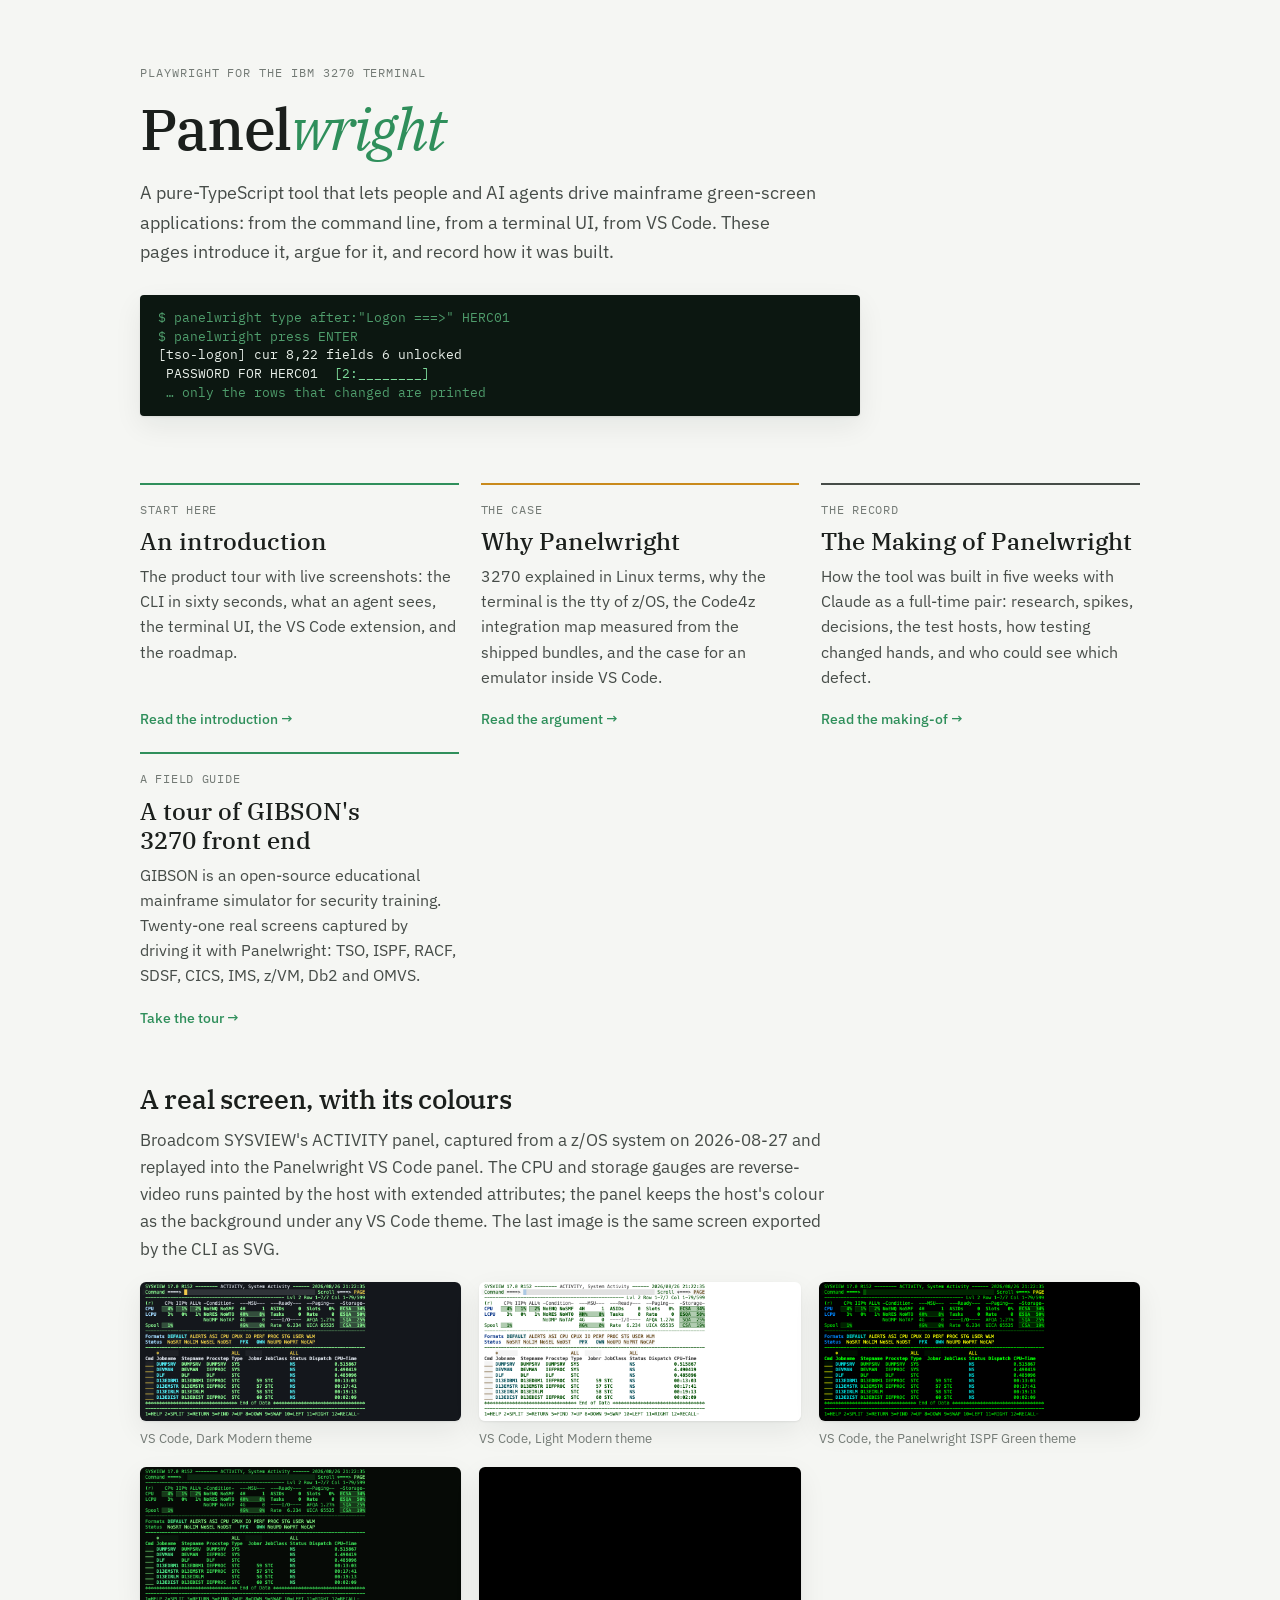
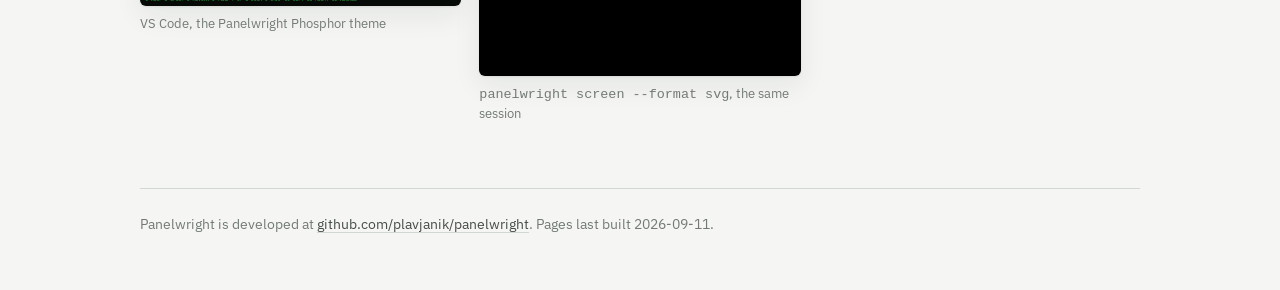
==== index.html @ e577a8bc "site: publish the Panelwright pages index.html links four pages: the introduction (docs/INTRO.md thr" ====
<!doctype html>
<html lang="en">
<head>
<meta charset="utf-8">
<meta name="viewport" content="width=device-width,initial-scale=1">
<title>Panelwright</title>
<meta name="description" content="Playwright for the IBM 3270 terminal. Published pages: the introduction, the case for an emulator in VS Code, and how the tool was built with AI.">
<link rel="preconnect" href="https://fonts.googleapis.com">
<link rel="stylesheet" href="https://fonts.googleapis.com/css2?family=IBM+Plex+Serif:ital,wght@0,400;0,500;1,400&family=IBM+Plex+Sans:wght@400;500;600&family=IBM+Plex+Mono:wght@400;500&display=swap">
<style>
:root{--bg:#f5f6f3;--bg2:#eceee9;--ink:#1b1f1c;--ink2:#464c48;--mute:#737a75;--line:#d3d7d1;--agent:#2f8f5b;--human:#c98a1b;--screen:#0c1711;--phos:#7fdc9c;--phos2:#4f9d6c;--shadow:0 1px 2px rgba(20,30,24,.08),0 10px 28px rgba(20,30,24,.07)}
@media (prefers-color-scheme: dark){:root{--bg:#131614;--bg2:#1a1f1b;--ink:#e6e9e4;--ink2:#b6bcb6;--mute:#8a918b;--line:#2c332e;--agent:#3ea86b;--human:#c4861c;--shadow:0 1px 2px rgba(0,0,0,.4),0 10px 28px rgba(0,0,0,.35)}}
*{box-sizing:border-box}
body{margin:0;background:var(--bg);color:var(--ink);font-family:"IBM Plex Sans",system-ui,-apple-system,"Segoe UI",Helvetica,Arial,sans-serif;font-size:17px;line-height:1.6;-webkit-font-smoothing:antialiased}
a{color:inherit;text-decoration:underline;text-decoration-color:var(--line);text-underline-offset:3px}
a:hover{text-decoration-color:var(--ink2)}
:focus-visible{outline:2px solid var(--agent);outline-offset:2px}
.wrap{max-width:1040px;margin:0 auto;padding:0 20px}
header{padding:64px 0 28px}
.eyebrow{font-family:"IBM Plex Mono",ui-monospace,Menlo,monospace;font-size:.74rem;letter-spacing:.08em;text-transform:uppercase;color:var(--mute);margin:0 0 .9rem}
h1{font-family:"IBM Plex Serif",Georgia,serif;font-weight:500;font-size:clamp(2.4rem,5vw,3.6rem);letter-spacing:-.02em;line-height:1.1;margin:0;text-wrap:balance}
h1 em{font-style:italic;font-weight:400;color:var(--agent)}
.lede{font-size:1.15rem;color:var(--ink2);max-width:62ch;margin:1.1rem 0 0}
.scr{background:var(--screen);color:var(--phos);font-family:"IBM Plex Mono",ui-monospace,monospace;font-size:.8rem;line-height:1.45;padding:14px 18px;border-radius:4px;overflow-x:auto;white-space:pre;margin:1.8rem 0 0;box-shadow:var(--shadow);max-width:720px}
.scr .d{color:var(--phos2)}.scr .w{color:#e8efe9}
.pages{display:grid;grid-template-columns:repeat(auto-fit,minmax(280px,1fr));gap:22px;margin:2.4rem 0 0}
.card{border-top:2px solid var(--line);padding-top:1rem;display:flex;flex-direction:column;gap:.5rem}
.card.a{border-top-color:var(--agent)}.card.b{border-top-color:var(--human)}.card.c{border-top-color:var(--ink2)}
.card .k{font-family:"IBM Plex Mono",ui-monospace,monospace;font-size:.74rem;letter-spacing:.06em;text-transform:uppercase;color:var(--mute)}
.card h2{font-family:"IBM Plex Serif",Georgia,serif;font-weight:500;font-size:1.5rem;line-height:1.2;margin:0;text-wrap:balance}
.card h2 a{text-decoration:none}
.card h2 a:hover{text-decoration:underline;text-decoration-color:var(--agent)}
.card p{margin:0;color:var(--ink2);font-size:.98rem}
.card .go{margin-top:auto;padding-top:.6rem;font-size:.9rem}
.card .go a{color:var(--agent);text-decoration:none;font-weight:500}
.card .go a:hover{text-decoration:underline}
section{padding:48px 0 0}
section h2.sec{font-family:"IBM Plex Serif",Georgia,serif;font-weight:500;font-size:1.7rem;margin:0 0 .4rem;letter-spacing:-.01em}
section p.sub{color:var(--ink2);margin:0 0 1.2rem;max-width:70ch}
.gallery{display:grid;grid-template-columns:repeat(auto-fit,minmax(300px,1fr));gap:18px}
.gallery figure{margin:0}
.gallery img{display:block;width:100%;height:auto;border-radius:6px;box-shadow:var(--shadow)}
.gallery figcaption{font-size:.84rem;color:var(--mute);margin-top:.5rem;line-height:1.45}
footer{margin-top:64px;padding:24px 0 56px;border-top:1px solid var(--line);font-size:.86rem;color:var(--mute)}
footer a{color:var(--ink2)}
</style>
</head>
<body>
<div class="wrap">
<header>
  <p class="eyebrow">Playwright for the IBM 3270 terminal</p>
  <h1>Panel<em>wright</em></h1>
  <p class="lede">A pure-TypeScript tool that lets people and AI agents drive mainframe green-screen applications: from the command line, from a terminal UI, from VS Code. These pages introduce it, argue for it, and record how it was built.</p>
  <div class="scr" aria-label="Example CLI session"><span class="d">$ panelwright type after:"Logon ===>" HERC01
$ panelwright press ENTER</span>
<span class="w">[tso-logon] cur 8,22 fields 6 unlocked</span>
 <span class="w">PASSWORD FOR HERC01</span>  [2:________]
 <span class="d">… only the rows that changed are printed</span></div>
</header>

<div class="pages">
  <div class="card a">
    <div class="k">Start here</div>
    <h2><a href="intro.html">An introduction</a></h2>
    <p>The product tour with live screenshots: the CLI in sixty seconds, what an agent sees, the terminal UI, the VS Code extension, and the roadmap.</p>
    <div class="go"><a href="intro.html">Read the introduction →</a></div>
  </div>
  <div class="card b">
    <div class="k">The case</div>
    <h2><a href="why.html">Why Panelwright</a></h2>
    <p>3270 explained in Linux terms, why the terminal is the tty of z/OS, the Code4z integration map measured from the shipped bundles, and the case for an emulator inside VS Code.</p>
    <div class="go"><a href="why.html">Read the argument →</a></div>
  </div>
  <div class="card c">
    <div class="k">The record</div>
    <h2><a href="making-of.html">The Making of Panelwright</a></h2>
    <p>How the tool was built in five weeks with Claude as a full-time pair: research, spikes, decisions, the test hosts, how testing changed hands, and who could see which defect.</p>
    <div class="go"><a href="making-of.html">Read the making-of →</a></div>
  </div>
  <div class="card a">
    <div class="k">A field guide</div>
    <h2><a href="gibson.html">A tour of GIBSON's 3270 front end</a></h2>
    <p>GIBSON is an open-source educational mainframe simulator for security training. Twenty-one real screens captured by driving it with Panelwright: TSO, ISPF, RACF, SDSF, CICS, IMS, z/VM, Db2 and OMVS.</p>
    <div class="go"><a href="gibson.html">Take the tour →</a></div>
  </div>
</div>

<section id="sysview">
  <h2 class="sec">A real screen, with its colours</h2>
  <p class="sub">Broadcom SYSVIEW's ACTIVITY panel, captured from a z/OS system on 2026-08-27 and replayed into the Panelwright VS Code panel. The CPU and storage gauges are reverse-video runs painted by the host with extended attributes; the panel keeps the host's colour as the background under any VS Code theme. The last image is the same screen exported by the CLI as SVG.</p>
  <div class="gallery">
    <figure><a href="assets/sysview/dark-modern.png"><img src="assets/sysview/dark-modern.png" alt="SYSVIEW ACTIVITY panel, VS Code, Dark Modern theme" loading="lazy"></a><figcaption>VS Code, Dark Modern theme</figcaption></figure>
    <figure><a href="assets/sysview/light-modern.png"><img src="assets/sysview/light-modern.png" alt="SYSVIEW ACTIVITY panel, VS Code, Light Modern theme" loading="lazy"></a><figcaption>VS Code, Light Modern theme</figcaption></figure>
    <figure><a href="assets/sysview/panelwright-ispf-green.png"><img src="assets/sysview/panelwright-ispf-green.png" alt="SYSVIEW ACTIVITY panel, VS Code, the Panelwright ISPF Green theme" loading="lazy"></a><figcaption>VS Code, the Panelwright ISPF Green theme</figcaption></figure>
    <figure><a href="assets/sysview/panelwright-phosphor.png"><img src="assets/sysview/panelwright-phosphor.png" alt="SYSVIEW ACTIVITY panel, VS Code, the Panelwright Phosphor theme" loading="lazy"></a><figcaption>VS Code, the Panelwright Phosphor theme</figcaption></figure>
    <figure><a href="assets/sysview/sysview-activity.svg"><img src="assets/sysview/sysview-activity.svg" alt="SYSVIEW ACTIVITY panel exported as SVG by the panelwright CLI" loading="lazy"></a><figcaption><code>panelwright screen --format svg</code>, the same session</figcaption></figure>
  </div>
</section>

<footer>
  Panelwright is developed at <a href="https://github.com/plavjanik/panelwright">github.com/plavjanik/panelwright</a>. Pages last built <span id="built">2026-09-11</span>.
</footer>
</div>
</body>
</html>
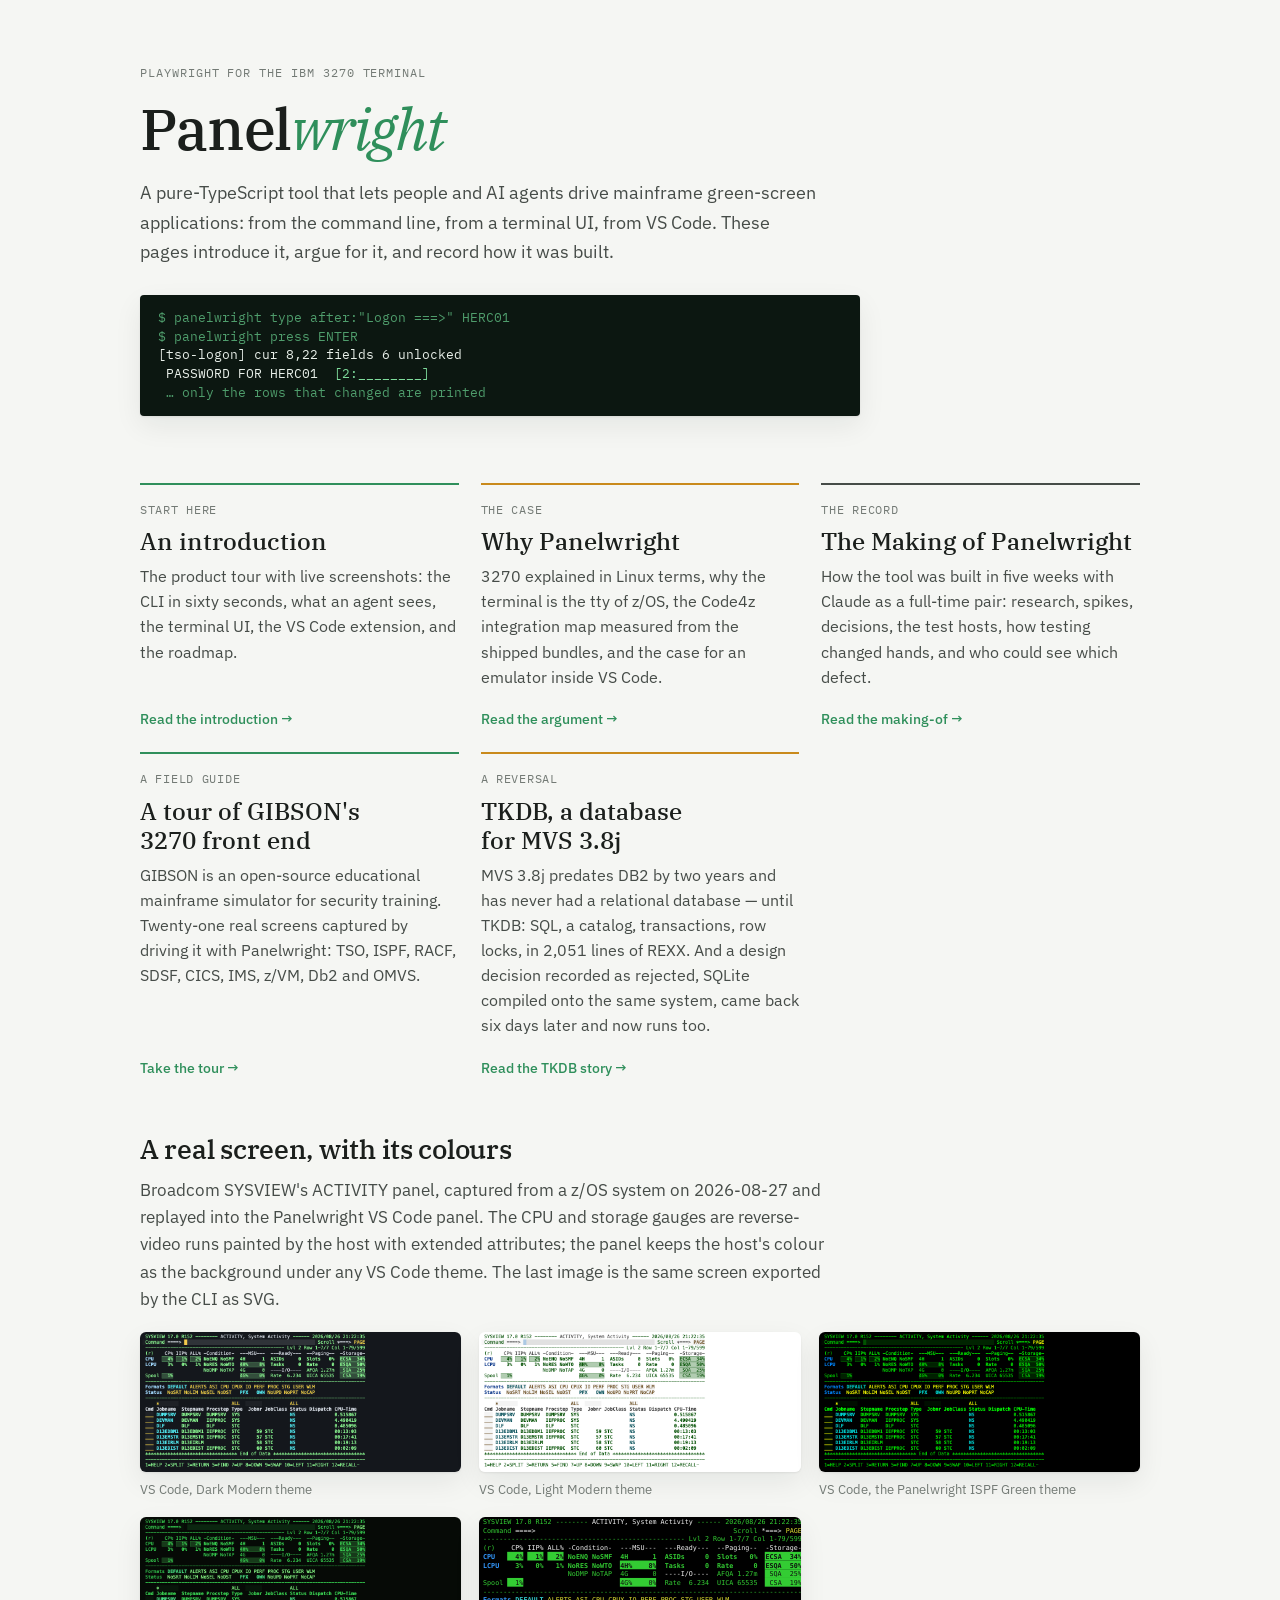
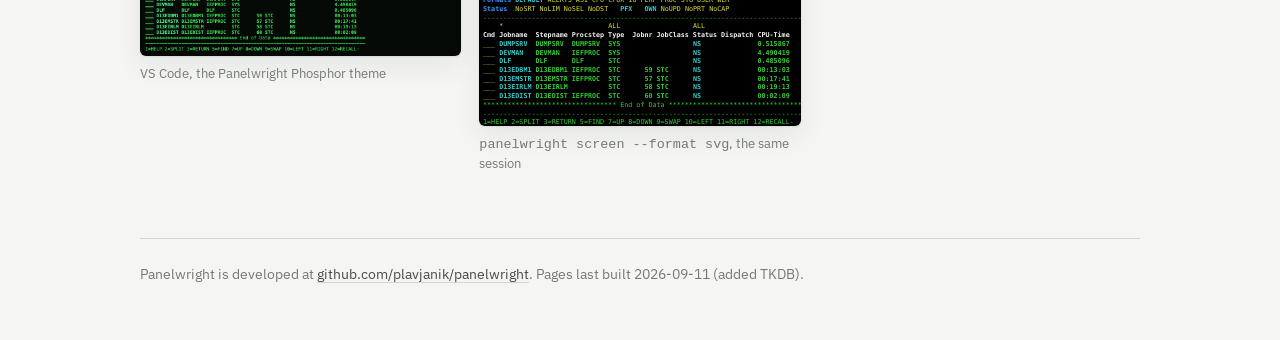
==== commit c2554e7d: "site: add the TKDB page — SQL for a system that never had it, and the SQLite reversal A tour of TKDB" ====
--- a/index.html
+++ b/index.html
@@ -83,6 +83,12 @@
     <p>GIBSON is an open-source educational mainframe simulator for security training. Twenty-one real screens captured by driving it with Panelwright: TSO, ISPF, RACF, SDSF, CICS, IMS, z/VM, Db2 and OMVS.</p>
     <div class="go"><a href="gibson.html">Take the tour →</a></div>
   </div>
+  <div class="card b">
+    <div class="k">A reversal</div>
+    <h2><a href="tkdb.html">TKDB, a database for MVS 3.8j</a></h2>
+    <p>MVS 3.8j predates DB2 by two years and has never had a relational database — until TKDB: SQL, a catalog, transactions, row locks, in 2,051 lines of REXX. And a design decision recorded as rejected, SQLite compiled onto the same system, came back six days later and now runs too.</p>
+    <div class="go"><a href="tkdb.html">Read the TKDB story →</a></div>
+  </div>
 </div>
 
 <section id="sysview">
@@ -98,7 +104,7 @@
 </section>
 
 <footer>
-  Panelwright is developed at <a href="https://github.com/plavjanik/panelwright">github.com/plavjanik/panelwright</a>. Pages last built <span id="built">2026-09-11</span>.
+  Panelwright is developed at <a href="https://github.com/plavjanik/panelwright">github.com/plavjanik/panelwright</a>. Pages last built <span id="built">2026-09-11</span> (added TKDB).
 </footer>
 </div>
 </body>
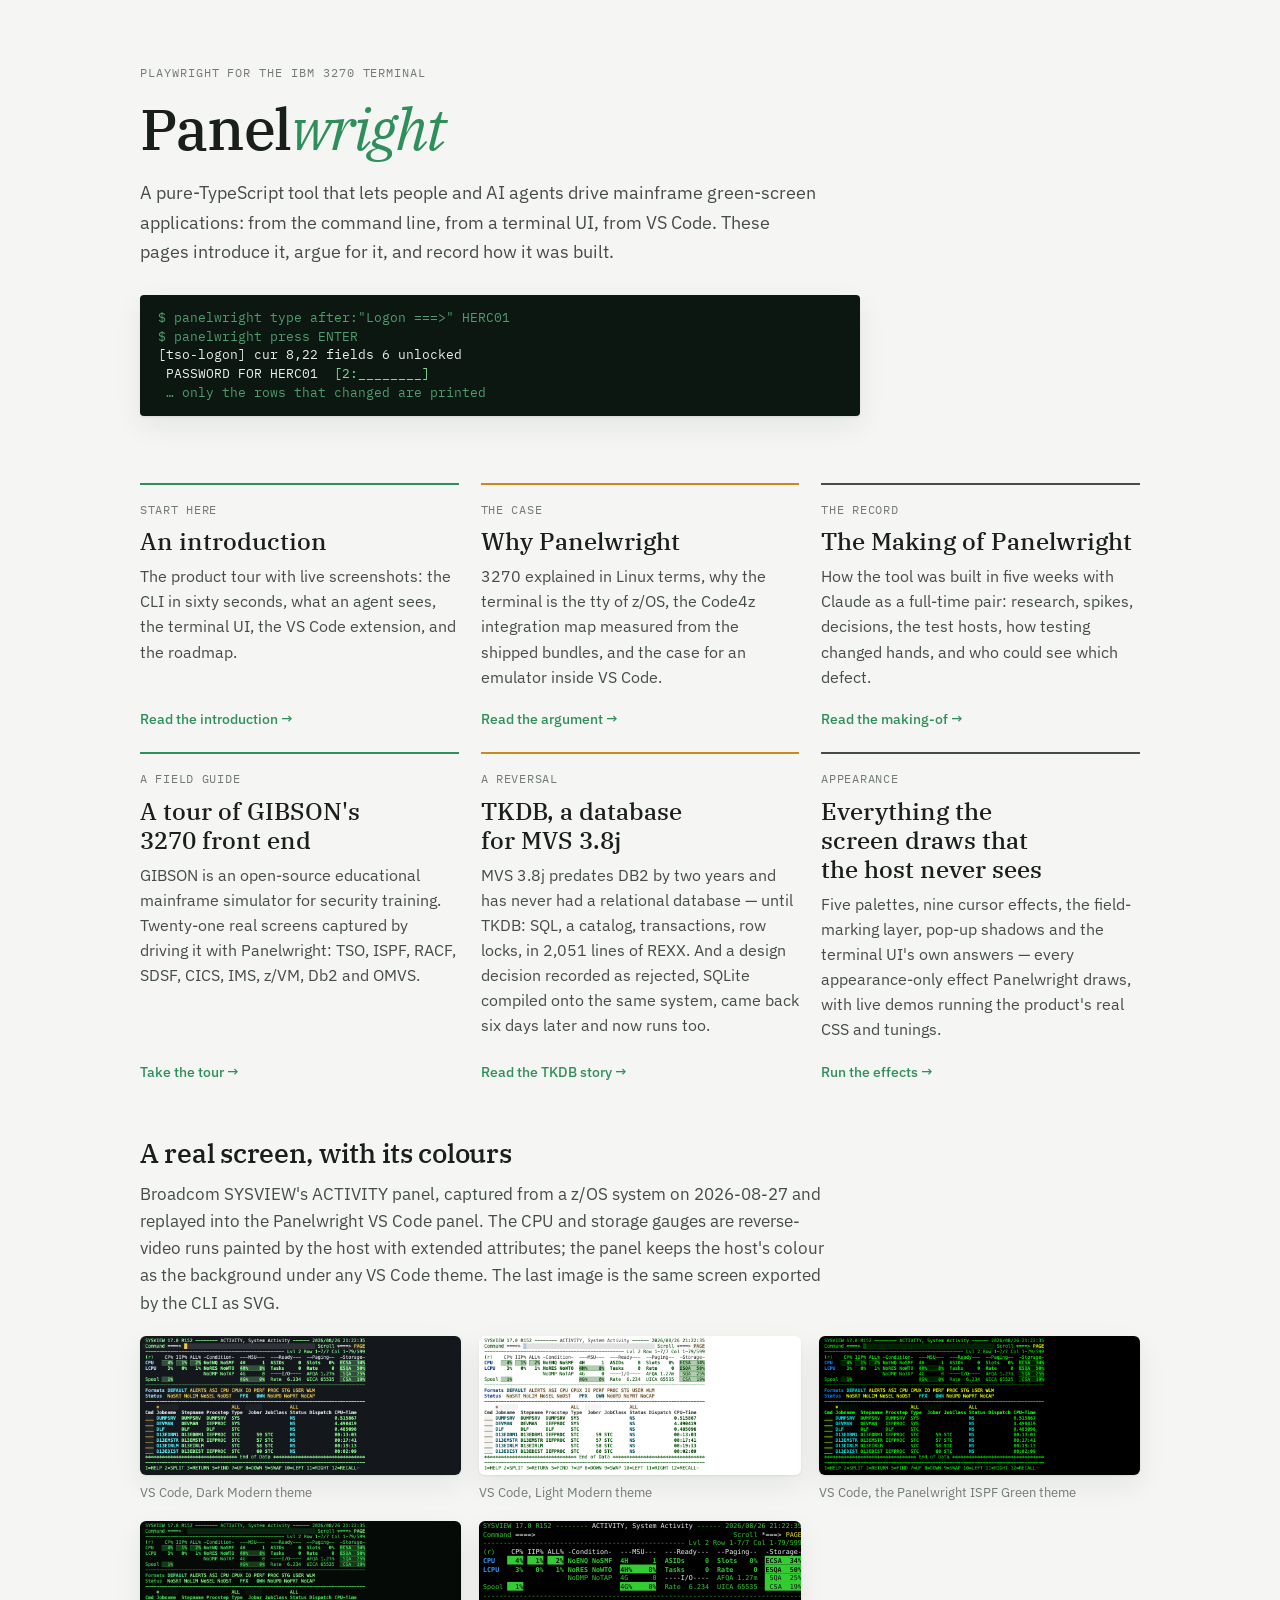
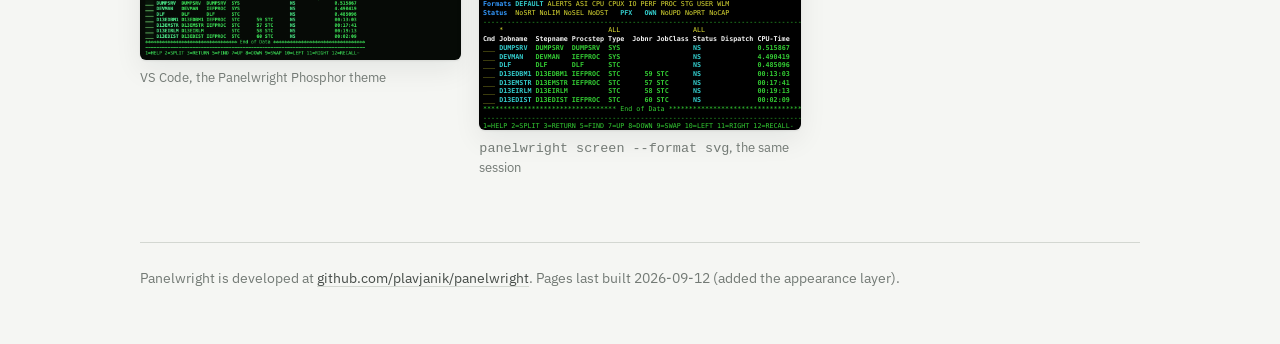
==== commit b6c5cb06: "site: add the appearance layer — every effect the screen draws that the host never sees A new page w" ====
--- a/index.html
+++ b/index.html
@@ -89,6 +89,12 @@
     <p>MVS 3.8j predates DB2 by two years and has never had a relational database — until TKDB: SQL, a catalog, transactions, row locks, in 2,051 lines of REXX. And a design decision recorded as rejected, SQLite compiled onto the same system, came back six days later and now runs too.</p>
     <div class="go"><a href="tkdb.html">Read the TKDB story →</a></div>
   </div>
+  <div class="card c">
+    <div class="k">Appearance</div>
+    <h2><a href="appearance.html">Everything the screen draws that the host never sees</a></h2>
+    <p>Five palettes, nine cursor effects, the field-marking layer, pop-up shadows and the terminal UI's own answers — every appearance-only effect Panelwright draws, with live demos running the product's real CSS and tunings.</p>
+    <div class="go"><a href="appearance.html">Run the effects →</a></div>
+  </div>
 </div>
 
 <section id="sysview">
@@ -104,7 +110,7 @@
 </section>
 
 <footer>
-  Panelwright is developed at <a href="https://github.com/plavjanik/panelwright">github.com/plavjanik/panelwright</a>. Pages last built <span id="built">2026-09-11</span> (added TKDB).
+  Panelwright is developed at <a href="https://github.com/plavjanik/panelwright">github.com/plavjanik/panelwright</a>. Pages last built <span id="built">2026-09-12</span> (added the appearance layer).
 </footer>
 </div>
 </body>
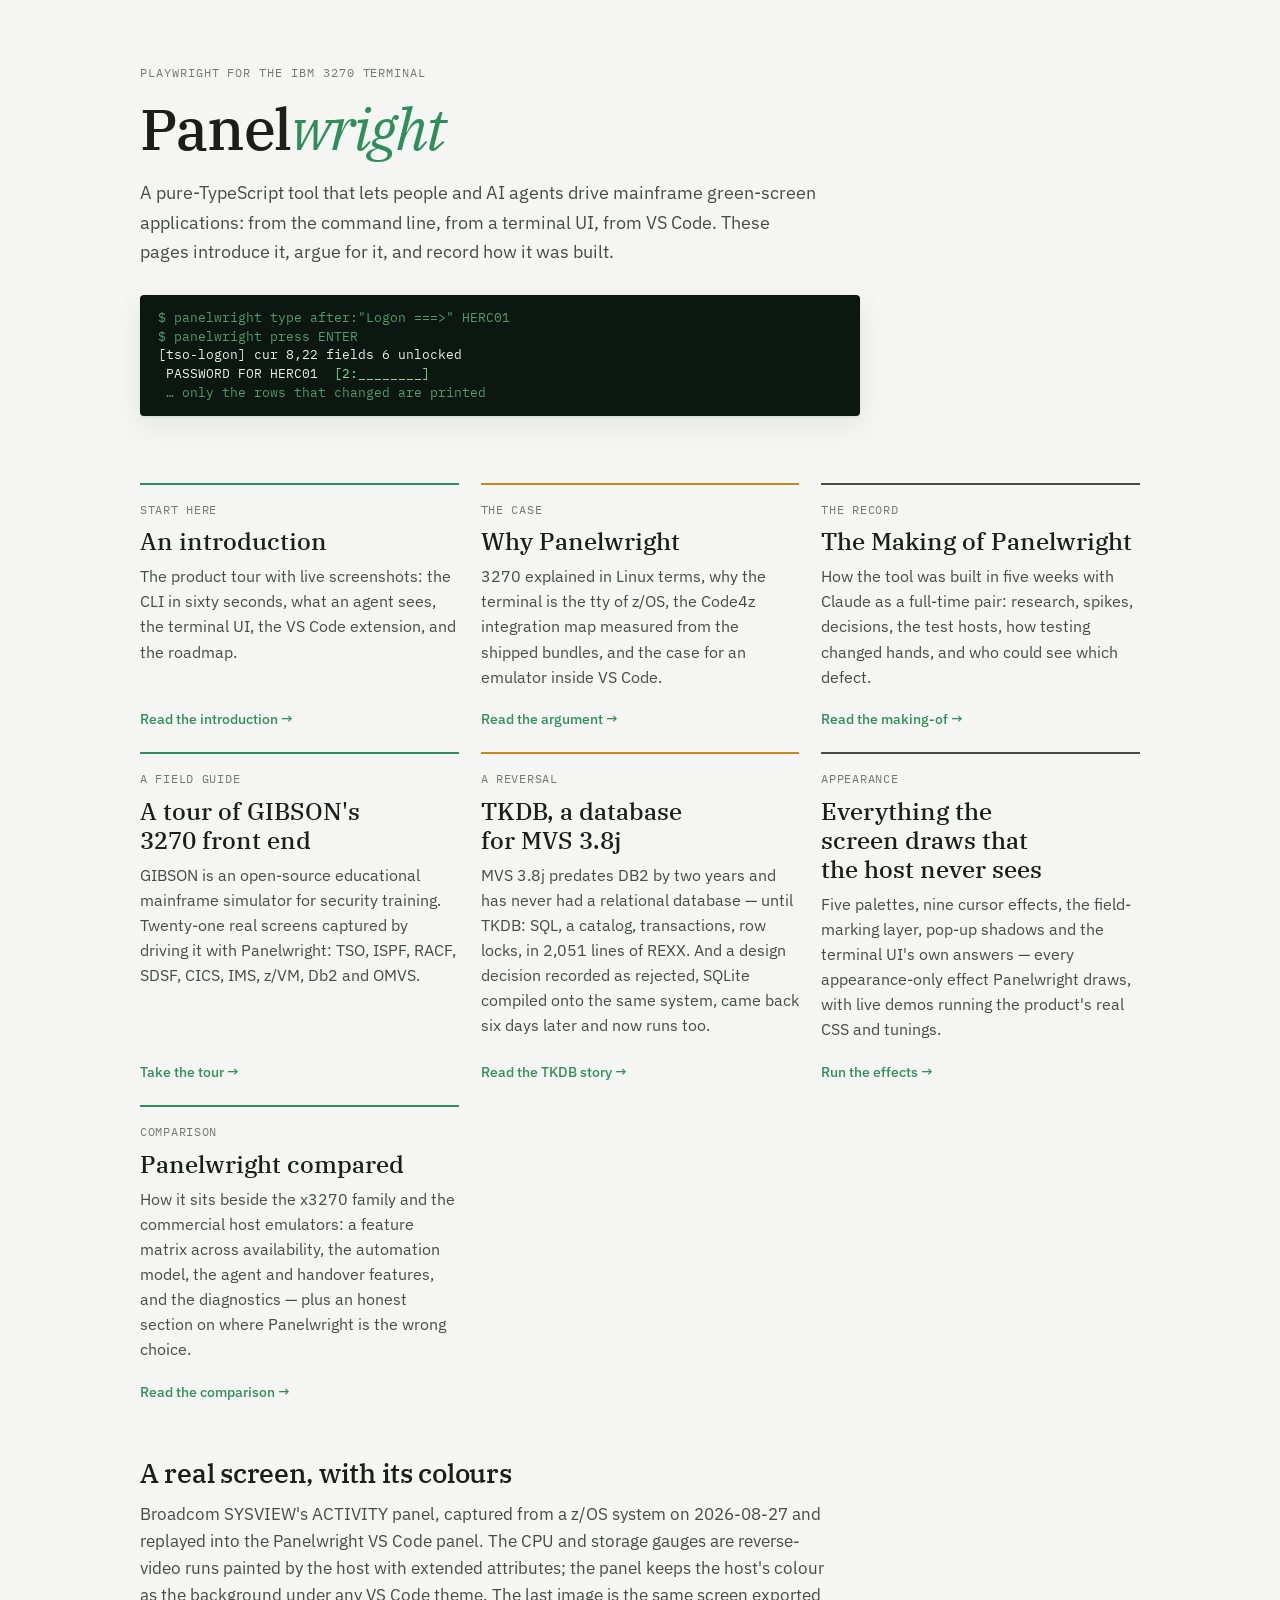
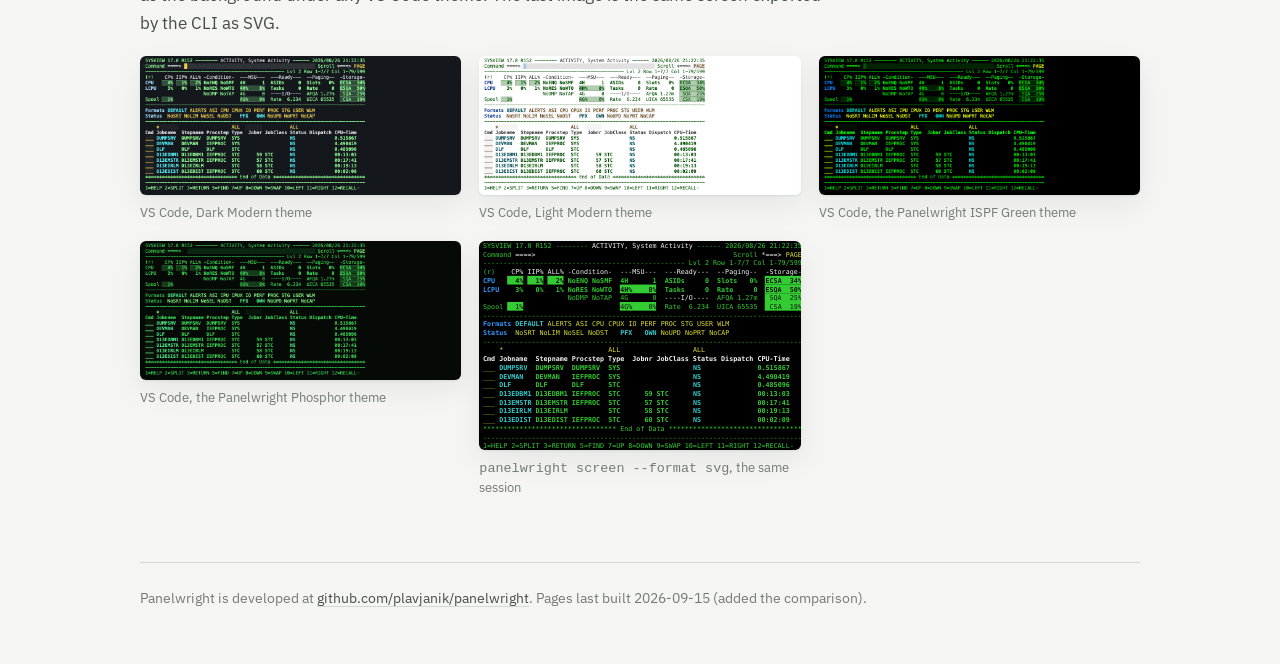
==== commit ba6fb2b3: "site: add the comparison — Panelwright, the x3270 family, and the commercial emulators A feature mat" ====
--- a/index.html
+++ b/index.html
@@ -4,7 +4,7 @@
 <meta charset="utf-8">
 <meta name="viewport" content="width=device-width,initial-scale=1">
 <title>Panelwright</title>
-<meta name="description" content="Playwright for the IBM 3270 terminal. Published pages: the introduction, the case for an emulator in VS Code, and how the tool was built with AI.">
+<meta name="description" content="Playwright for the IBM 3270 terminal. Published pages: the introduction, the case for an emulator in VS Code, how it compares with the other 3270 tooling, and how the tool was built with AI.">
 <link rel="preconnect" href="https://fonts.googleapis.com">
 <link rel="stylesheet" href="https://fonts.googleapis.com/css2?family=IBM+Plex+Serif:ital,wght@0,400;0,500;1,400&family=IBM+Plex+Sans:wght@400;500;600&family=IBM+Plex+Mono:wght@400;500&display=swap">
 <style>
@@ -95,6 +95,12 @@
     <p>Five palettes, nine cursor effects, the field-marking layer, pop-up shadows and the terminal UI's own answers — every appearance-only effect Panelwright draws, with live demos running the product's real CSS and tunings.</p>
     <div class="go"><a href="appearance.html">Run the effects →</a></div>
   </div>
+  <div class="card a">
+    <div class="k">Comparison</div>
+    <h2><a href="compare.html">Panelwright compared</a></h2>
+    <p>How it sits beside the x3270 family and the commercial host emulators: a feature matrix across availability, the automation model, the agent and handover features, and the diagnostics — plus an honest section on where Panelwright is the wrong choice.</p>
+    <div class="go"><a href="compare.html">Read the comparison →</a></div>
+  </div>
 </div>
 
 <section id="sysview">
@@ -110,7 +116,7 @@
 </section>
 
 <footer>
-  Panelwright is developed at <a href="https://github.com/plavjanik/panelwright">github.com/plavjanik/panelwright</a>. Pages last built <span id="built">2026-09-12</span> (added the appearance layer).
+  Panelwright is developed at <a href="https://github.com/plavjanik/panelwright">github.com/plavjanik/panelwright</a>. Pages last built <span id="built">2026-09-15</span> (added the comparison).
 </footer>
 </div>
 </body>
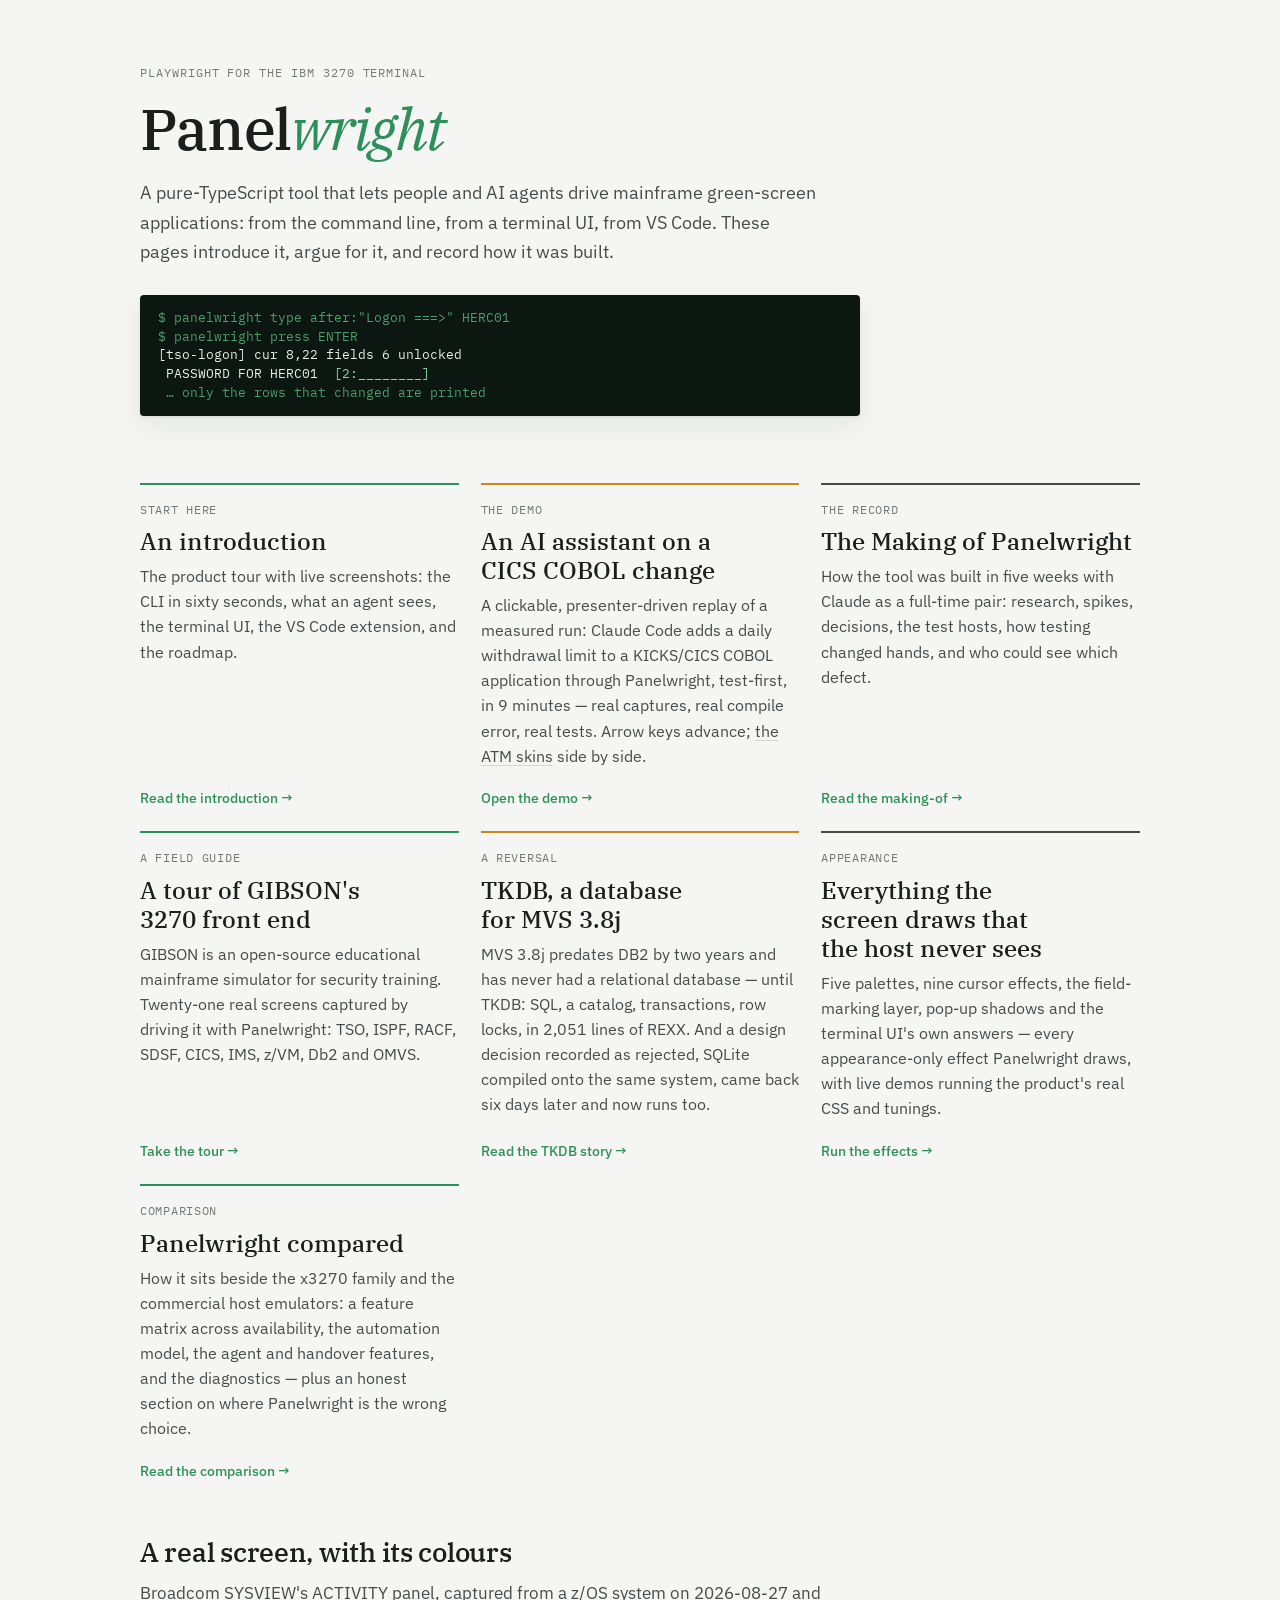
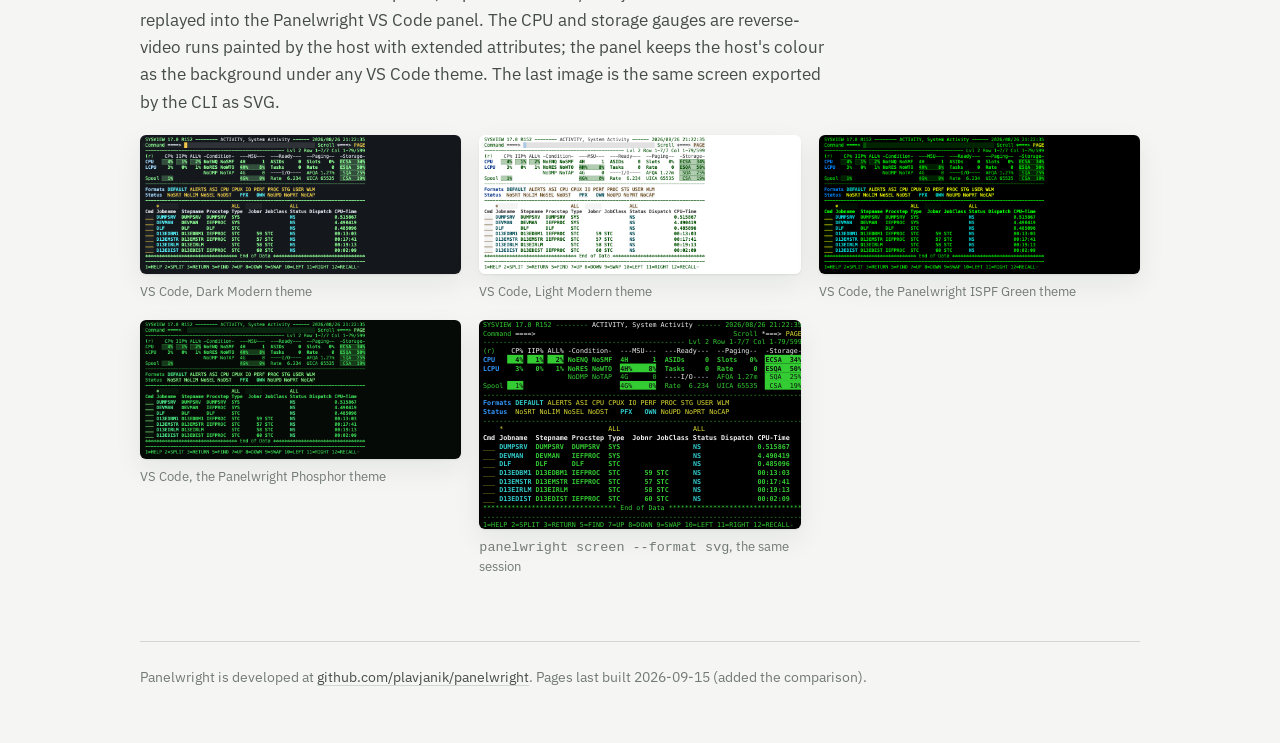
==== commit 8acb2473: "Add the ATM daily-limit demo (PW-477); retire why.html Co-Authored-By: Claude Fable 5.1 <noreply@ant" ====
--- a/index.html
+++ b/index.html
@@ -66,10 +66,10 @@
     <div class="go"><a href="intro.html">Read the introduction →</a></div>
   </div>
   <div class="card b">
-    <div class="k">The case</div>
-    <h2><a href="why.html">Why Panelwright</a></h2>
-    <p>3270 explained in Linux terms, why the terminal is the tty of z/OS, the Code4z integration map measured from the shipped bundles, and the case for an emulator inside VS Code.</p>
-    <div class="go"><a href="why.html">Read the argument →</a></div>
+    <div class="k">The demo</div>
+    <h2><a href="demo-atm-limit/index.html">An AI assistant on a CICS COBOL change</a></h2>
+    <p>A clickable, presenter-driven replay of a measured run: Claude Code adds a daily withdrawal limit to a KICKS/CICS COBOL application through Panelwright, test-first, in 9 minutes — real captures, real compile error, real tests. Arrow keys advance; <a href="demo-atm-limit/bench.html">the ATM skins</a> side by side.</p>
+    <div class="go"><a href="demo-atm-limit/index.html">Open the demo →</a></div>
   </div>
   <div class="card c">
     <div class="k">The record</div>
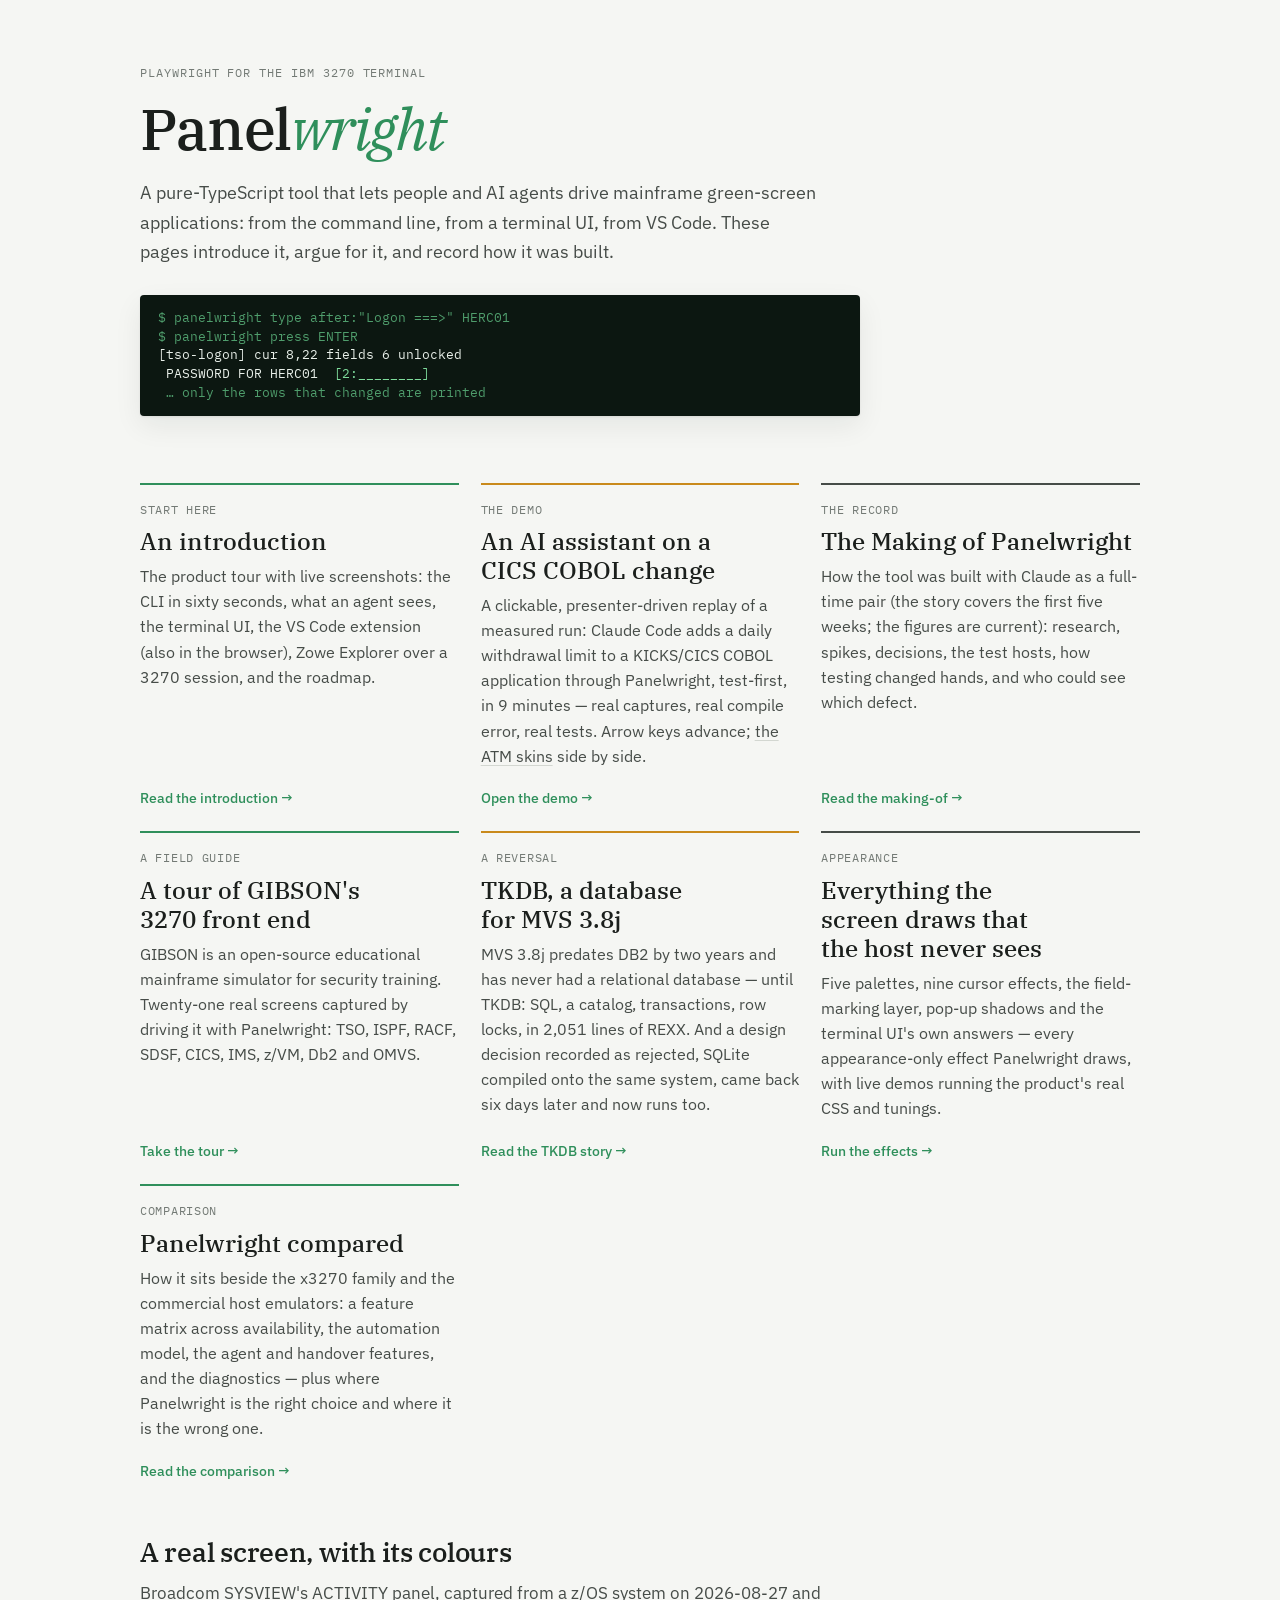
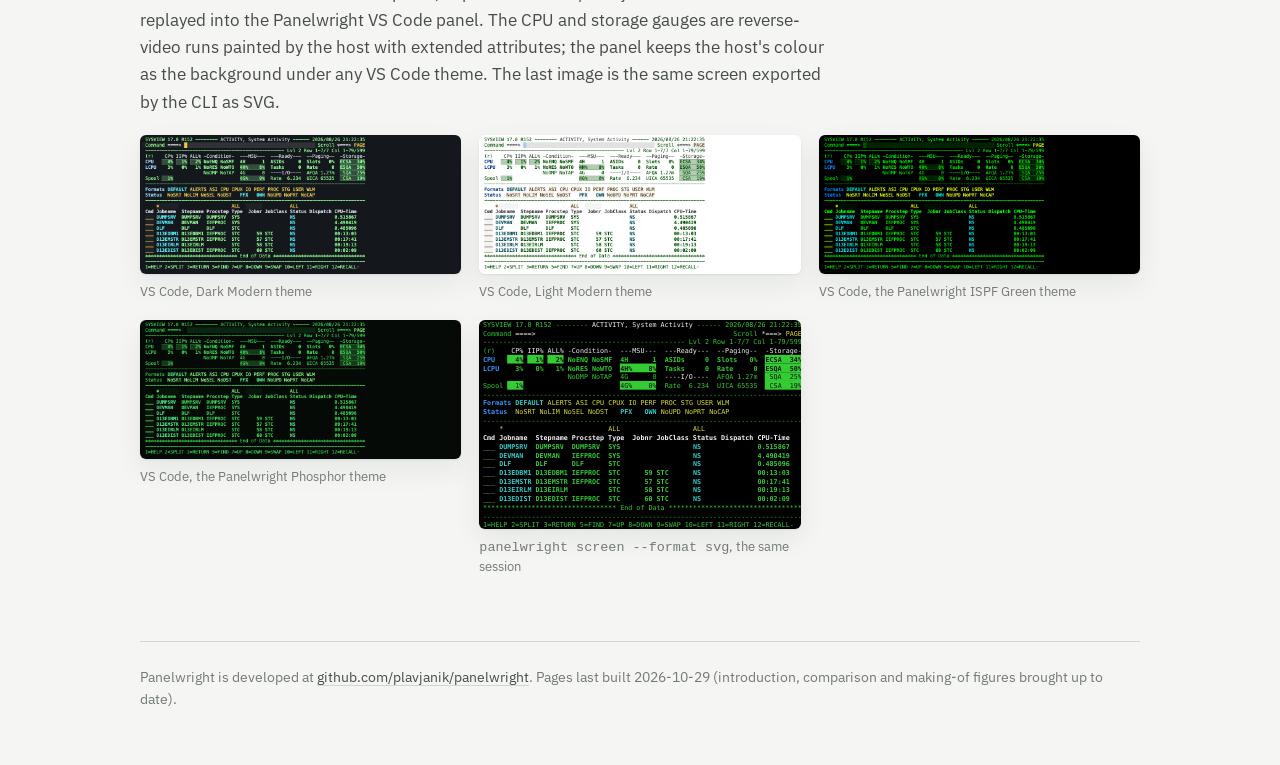
==== commit eff4a8d5: "Bring the site up to date with main (cab86ce0): introduction, comparison and making-of figures - int" ====
--- a/index.html
+++ b/index.html
@@ -62,19 +62,19 @@
   <div class="card a">
     <div class="k">Start here</div>
     <h2><a href="intro.html">An introduction</a></h2>
-    <p>The product tour with live screenshots: the CLI in sixty seconds, what an agent sees, the terminal UI, the VS Code extension, and the roadmap.</p>
+    <p>The product tour with live screenshots: the CLI in sixty seconds, what an agent sees, the terminal UI, the VS Code extension (also in the browser), Zowe Explorer over a 3270 session, and the roadmap.</p>
     <div class="go"><a href="intro.html">Read the introduction →</a></div>
   </div>
   <div class="card b">
     <div class="k">The demo</div>
-    <h2><a href="demo-atm-limit/index.html">An AI assistant on a CICS COBOL change</a></h2>
+    <h2><a href="https://plavjanik.github.io/demos/dogecics.html">An AI assistant on a CICS COBOL change</a></h2>
     <p>A clickable, presenter-driven replay of a measured run: Claude Code adds a daily withdrawal limit to a KICKS/CICS COBOL application through Panelwright, test-first, in 9 minutes — real captures, real compile error, real tests. Arrow keys advance; <a href="demo-atm-limit/bench.html">the ATM skins</a> side by side.</p>
-    <div class="go"><a href="demo-atm-limit/index.html">Open the demo →</a></div>
+    <div class="go"><a href="https://plavjanik.github.io/demos/dogecics.html">Open the demo →</a></div>
   </div>
   <div class="card c">
     <div class="k">The record</div>
     <h2><a href="making-of.html">The Making of Panelwright</a></h2>
-    <p>How the tool was built in five weeks with Claude as a full-time pair: research, spikes, decisions, the test hosts, how testing changed hands, and who could see which defect.</p>
+    <p>How the tool was built with Claude as a full-time pair (the story covers the first five weeks; the figures are current): research, spikes, decisions, the test hosts, how testing changed hands, and who could see which defect.</p>
     <div class="go"><a href="making-of.html">Read the making-of →</a></div>
   </div>
   <div class="card a">
@@ -98,7 +98,7 @@
   <div class="card a">
     <div class="k">Comparison</div>
     <h2><a href="compare.html">Panelwright compared</a></h2>
-    <p>How it sits beside the x3270 family and the commercial host emulators: a feature matrix across availability, the automation model, the agent and handover features, and the diagnostics — plus an honest section on where Panelwright is the wrong choice.</p>
+    <p>How it sits beside the x3270 family and the commercial host emulators: a feature matrix across availability, the automation model, the agent and handover features, and the diagnostics — plus where Panelwright is the right choice and where it is the wrong one.</p>
     <div class="go"><a href="compare.html">Read the comparison →</a></div>
   </div>
 </div>
@@ -116,7 +116,7 @@
 </section>
 
 <footer>
-  Panelwright is developed at <a href="https://github.com/plavjanik/panelwright">github.com/plavjanik/panelwright</a>. Pages last built <span id="built">2026-09-15</span> (added the comparison).
+  Panelwright is developed at <a href="https://github.com/plavjanik/panelwright">github.com/plavjanik/panelwright</a>. Pages last built <span id="built">2026-10-29</span> (introduction, comparison and making-of figures brought up to date).
 </footer>
 </div>
 </body>
